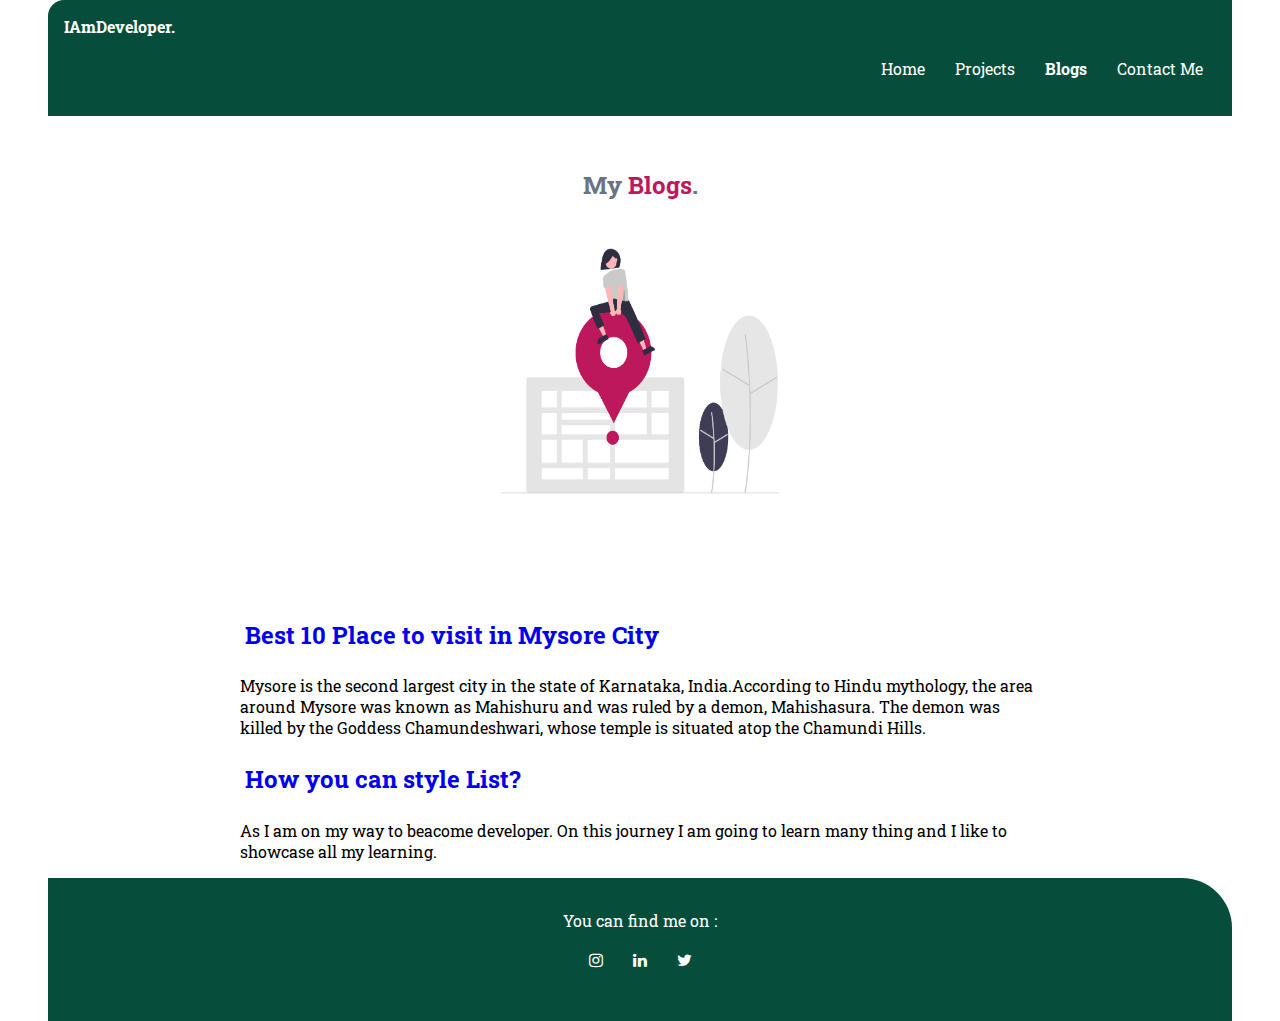
==== blogs.html @ adf1f463 "Feat:added blogs" ====
<!DOCTYPE html>
<html lang="en">
<head>
    <meta charset="UTF-8">
    <meta http-equiv="X-UA-Compatible" content="IE=edge">
    <meta name="viewport" content="width=device-width, initial-scale=1.0">
    <title>Blogs</title>
    <link rel="stylesheet" href="CSS/style.css">
  <link rel="stylesheet" href="https://cdnjs.cloudflare.com/ajax/libs/font-awesome/4.7.0/css/font-awesome.min.css">
</head>
<body>
    <nav class="navigation container">
        <div class="nav-brand">IAmDeveloper.</div>
        <ul class="non-bullets list-inline nav-pills">
          <li><a href="/" class="link">Home</a></li>
          <li><a href="/projects.html" target="_blank" class="link">Projects</a></li>
          <li><a href="/blogs.html" target="_blank" class="link active">Blogs</a></li>
          <li><a href="#footer"  class="link">Contact Me</a></li>
    
        </ul>
      </nav>
      <header class="hero">
        <h2 class="hero-heading">My <span span class="heading-inside">Blogs</span>.
        </h2>
        <img
          class="hero-image"
          src="/images/blogs-header-image.png"
        />
        <h2 class="hero-heading">
        </h2>
      </header>
      <article>
        <div class="container-center container">
          <h2><a href="/Blogs/mysoreblog.html" target="_blank" class="link">Best 10 Place to visit in Mysore City</a></h2>
          <p>Mysore is the second largest city in the state of Karnataka, India.According to Hindu mythology, the area around Mysore was known as Mahishuru and was ruled by a demon, Mahishasura. The demon was killed by the Goddess Chamundeshwari, whose temple is situated atop the Chamundi Hills.</p>
        </div>
      </article>
      <article>
        <div class="container-center container">
          <h2><a href="/" target="_blank" class="link">How you can style List?</a></h2>
          <p>As I am on my way to beacome developer. On this journey I am going to learn many thing and I like to showcase all my learning.
          </p>
        </div>
      </article>
      <footer class="footer" id="footer">
        <div class="footer-header">
          You can find me on :
        </div>
        <ul class="social-links non-bullets list-inline">
          <li>
              <a href="https://www.instagram.com/steppingbeyond_/" target="_blank" class="link fa fa-instagram"></a>
          </li>
          <li>
              <a href="https://www.linkedin.com/in/kirti2714/" target="_blank" class="link fa fa-linkedin"></a>
          </li>
          <li>
              <a href="https://twitter.com/KirtiSi70062355" target="_blank" class="link fa fa-twitter"></a>
          </li>
        </ul>
      </footer>
</body>
</html>
---- CSS/style.css ----
@import url('https://fonts.googleapis.com/css2?family=Roboto+Slab:wght@300&display=swap');

:root {
    /* --primary-color: #76BA99; */
    --primary-color: #064e3b; 
    --header-heading: #6b7280;
    --section-light:#ecfdf5;
    --section-dark: #dcfce7;
    /* --span-text-color:#fed7aa; */
    --span-text-color:#be185d;
}

/* * {
    box-sizing: border-box;
} */

body {
    font-family: 'Roboto Slab', sans-serif;
    margin: 0px 3rem;
}

/* containers */
.container {
    padding: 0 10px;
    /* max-width:100px */

}

.container-center {
    max-width: 800px;
    /* max-height: 500px; */
    /* width: 500px; width overrides max-width property*/
    width: 100%;
    margin: auto;
    /* Margin: top left bottpm right */
}

/* links */
.link {
    display: inline-block;
    border-radius: 50px;
    padding: 5px;
    text-decoration: none;
}

.primary-link {
    max-width: 140px;
    min-width: 120px;
    padding: 0.6rem 1.2rem;
    background-color: var(--primary-color);
    color: #fff;
    border-radius: 2rem;
    border: 1px solid var(--primary-color);
}
.secondary-link {
    /* max-width: 140px;
    color: var(--primary-color);
    border: 1px solid var(--primary-color) */
    max-width: 140px;
    padding: 0.6rem 1.2rem;
    border-radius: 2rem;
    border: 1px solid var(--primary-color);
    color: var(--primary-color);
}

hr {
    margin: 1em 0em;
}
/* list */
.non-bullets {
    list-style: none;
}

.list-inline li {
    display: inline;
    padding: 0rem 0.5rem;
}

/* navigation */
.navigation {
    background-color: var(--primary-color);
    padding: 1rem;
    border-top: 50px;
    border-top-left-radius: 1rem;
}

.nav-brand {
    font-weight: bolder;
    color: white;
}

.navigation .nav-pills {
    text-align: right;
}
.navigation .link{
    color: white;
}

.navigation .active {
    font-weight: bold;
}

/* heading */
.hero {
    padding: 2rem;
}

.hero-image {
    width: 350px;
    height: 300px;
    display: block;
    margin: auto;
}

.hero-heading {
    padding-top: 1px;
    color: var(--header-heading);
    /* max-width: 350px;
    margin: auto; */
    text-align: center;

}

.heading-inside {
    color: var(--span-text-color);
    /* text-decoration: underline; */
}
/* sections */
.section{
    min-height: 200px;
    padding: 2rem;
    margin: 2rem 0;
    border-radius: 1rem;
    border-color: var(--primary-color);
    text-align: center;
}

.lightsection {
    background-color: var(--section-light);
    border: 1px solid var(--primary-color);
    border-radius: 50px;
}

.darksection {
    background-color: var(--section-dark);
    border: 1px solid var(--primary-color);
    border-radius: 50px;
}

.footer{
    background-color: var(--primary-color);
    padding: 2rem 1rem;
    text-align: center;
    color: white;
    border-top-right-radius: 50px;
}

.footer .link{
    color: white;
}

.footer ul{
    padding-inline-start: 0px;
}

/* 
.wrapper{
    background-color: red;
    width: 300px;
    height: 300px;

}
.box{
    box-sizing: border-box;
    background-color: #fcd34d;
    width:inherit;
    height: inherit;
    margin: 10px;
    padding:10px;
    border: 5px solid black;
} */
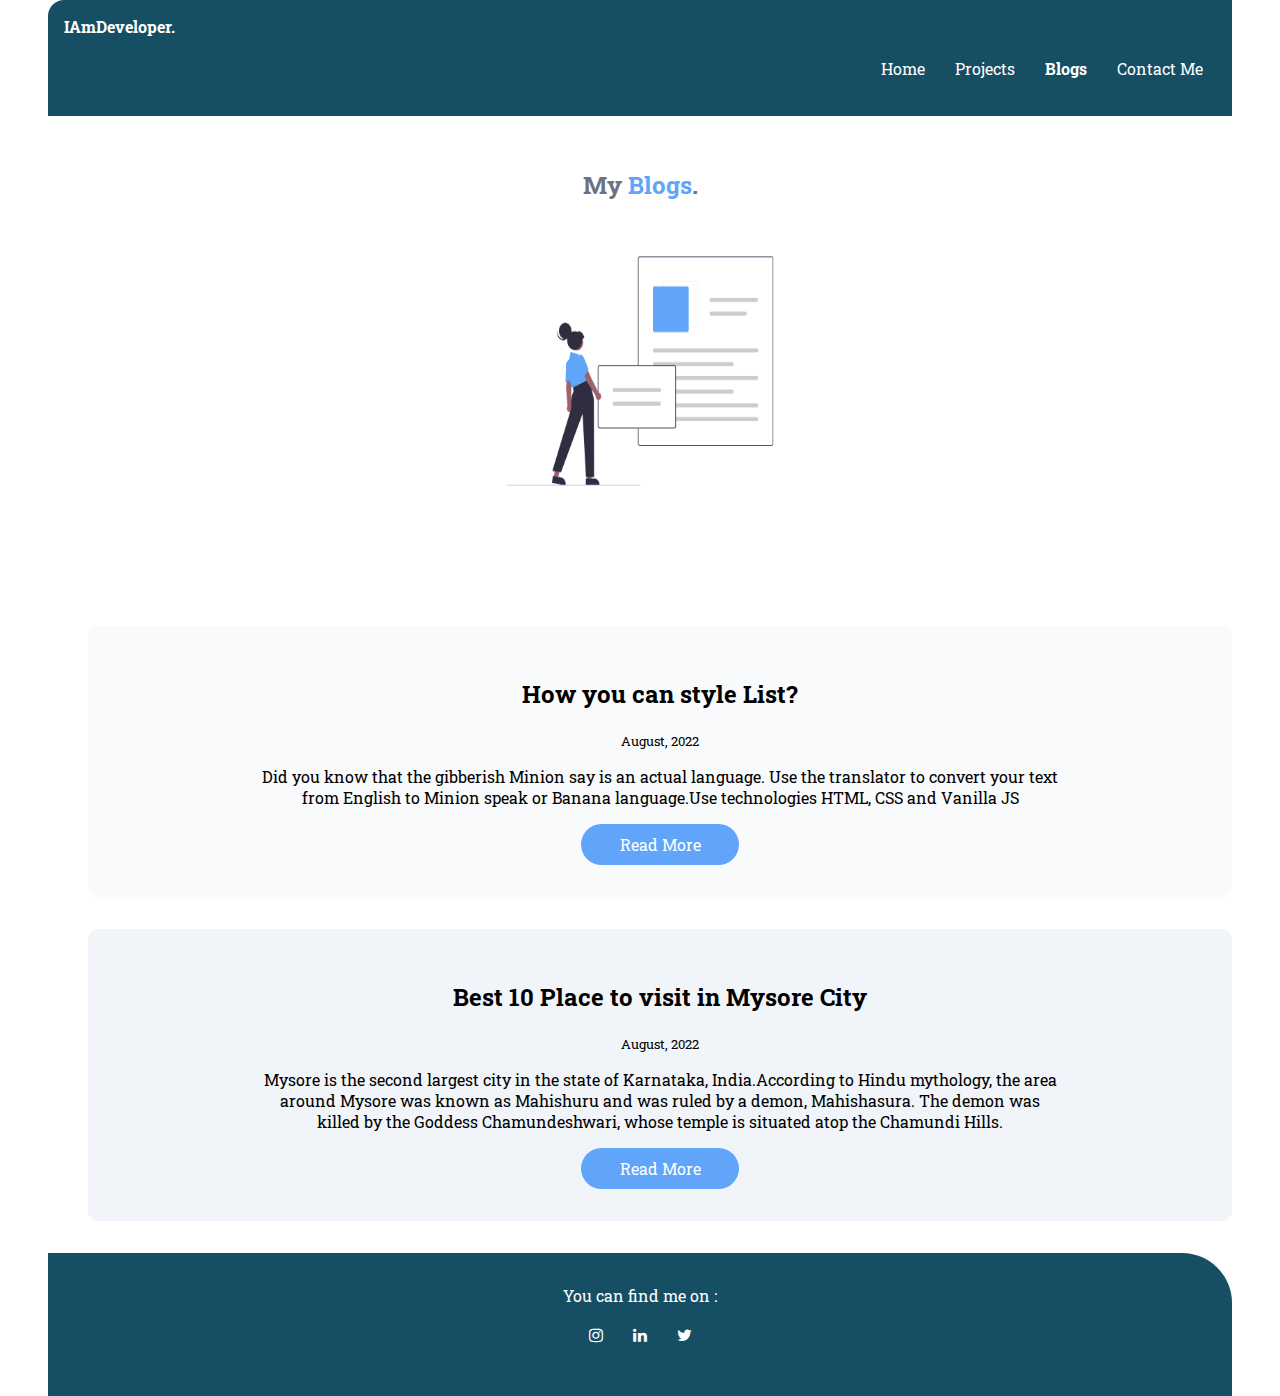
==== commit 565fc164: "updated primary and seondary color" ====
--- a/blogs.html
+++ b/blogs.html
@@ -28,20 +28,30 @@
         />
         <h2 class="hero-heading">
         </h2>
-      </header>
-      <article>
-        <div class="container-center container">
-          <h2><a href="/Blogs/mysoreblog.html" target="_blank" class="link">Best 10 Place to visit in Mysore City</a></h2>
-          <p>Mysore is the second largest city in the state of Karnataka, India.According to Hindu mythology, the area around Mysore was known as Mahishuru and was ruled by a demon, Mahishasura. The demon was killed by the Goddess Chamundeshwari, whose temple is situated atop the Chamundi Hills.</p>
-        </div>
-      </article>
-      <article>
-        <div class="container-center container">
-          <h2><a href="/" target="_blank" class="link">How you can style List?</a></h2>
-          <p>As I am on my way to beacome developer. On this journey I am going to learn many thing and I like to showcase all my learning.
-          </p>
-        </div>
-      </article>
+      </header> 
+      <ol class="non-bullets">
+        <li>
+          <section class="lightsection section">
+              <div class="container-center container">
+                <h2>How you can style List?</h2>
+                <small>August, 2022</small>
+                <p>Did you know that the gibberish Minion say is an actual language. Use the translator to convert your text from English to Minion speak or Banana language.Use technologies HTML, CSS and Vanilla JS</p>
+                <a href="#" target="_blank" class="link primary-link">Read More</a>
+              </div>
+            </section>
+      </li>
+        <li>
+          <section class="darksection section">
+              <div class="container-center container">
+                <h2>Best 10 Place to visit in Mysore City</h2>
+                <small>August, 2022</small>
+                <p>Mysore is the second largest city in the state of Karnataka, India.According to Hindu mythology, the area around Mysore was known as Mahishuru and was ruled by a demon, Mahishasura. The demon was killed by the Goddess Chamundeshwari, whose temple is situated atop the Chamundi Hills.</p>                
+                <a href="#" target="_blank" class="link primary-link">Read More</a>
+      
+              </div>
+            </section>
+      </li>
+      </ol>
       <footer class="footer" id="footer">
         <div class="footer-header">
           You can find me on :
--- a/CSS/style.css
+++ b/CSS/style.css
@@ -2,12 +2,13 @@
 
 :root {
     /* --primary-color: #76BA99; */
-    --primary-color: #064e3b; 
+    --primary-color: #164e63; 
     --header-heading: #6b7280;
-    --section-light:#ecfdf5;
-    --section-dark: #dcfce7;
+    --section-dark:#f1f5f9;
+    --section-light: #f8fafc;
     /* --span-text-color:#fed7aa; */
-    --span-text-color:#be185d;
+    --span-text-color:
+    #60a5fa;
 }
 
 /* * {
@@ -47,10 +48,9 @@
     max-width: 140px;
     min-width: 120px;
     padding: 0.6rem 1.2rem;
-    background-color: var(--primary-color);
+    background-color: var(--span-text-color);
     color: #fff;
     border-radius: 2rem;
-    border: 1px solid var(--primary-color);
 }
 .secondary-link {
     /* max-width: 140px;
@@ -59,7 +59,7 @@
     max-width: 140px;
     padding: 0.6rem 1.2rem;
     border-radius: 2rem;
-    border: 1px solid var(--primary-color);
+    border: 1px solid var(--span-text-color);
     color: var(--primary-color);
 }
 
@@ -137,14 +137,14 @@
 
 .lightsection {
     background-color: var(--section-light);
-    border: 1px solid var(--primary-color);
-    border-radius: 50px;
+    /* border: 1px solid var(--primary-color); */
+    border-radius: 10px;
 }
 
 .darksection {
     background-color: var(--section-dark);
-    border: 1px solid var(--primary-color);
-    border-radius: 50px;
+    /* border: 1px solid var(--primary-color); */
+    border-radius: 10px;
 }
 
 .footer{
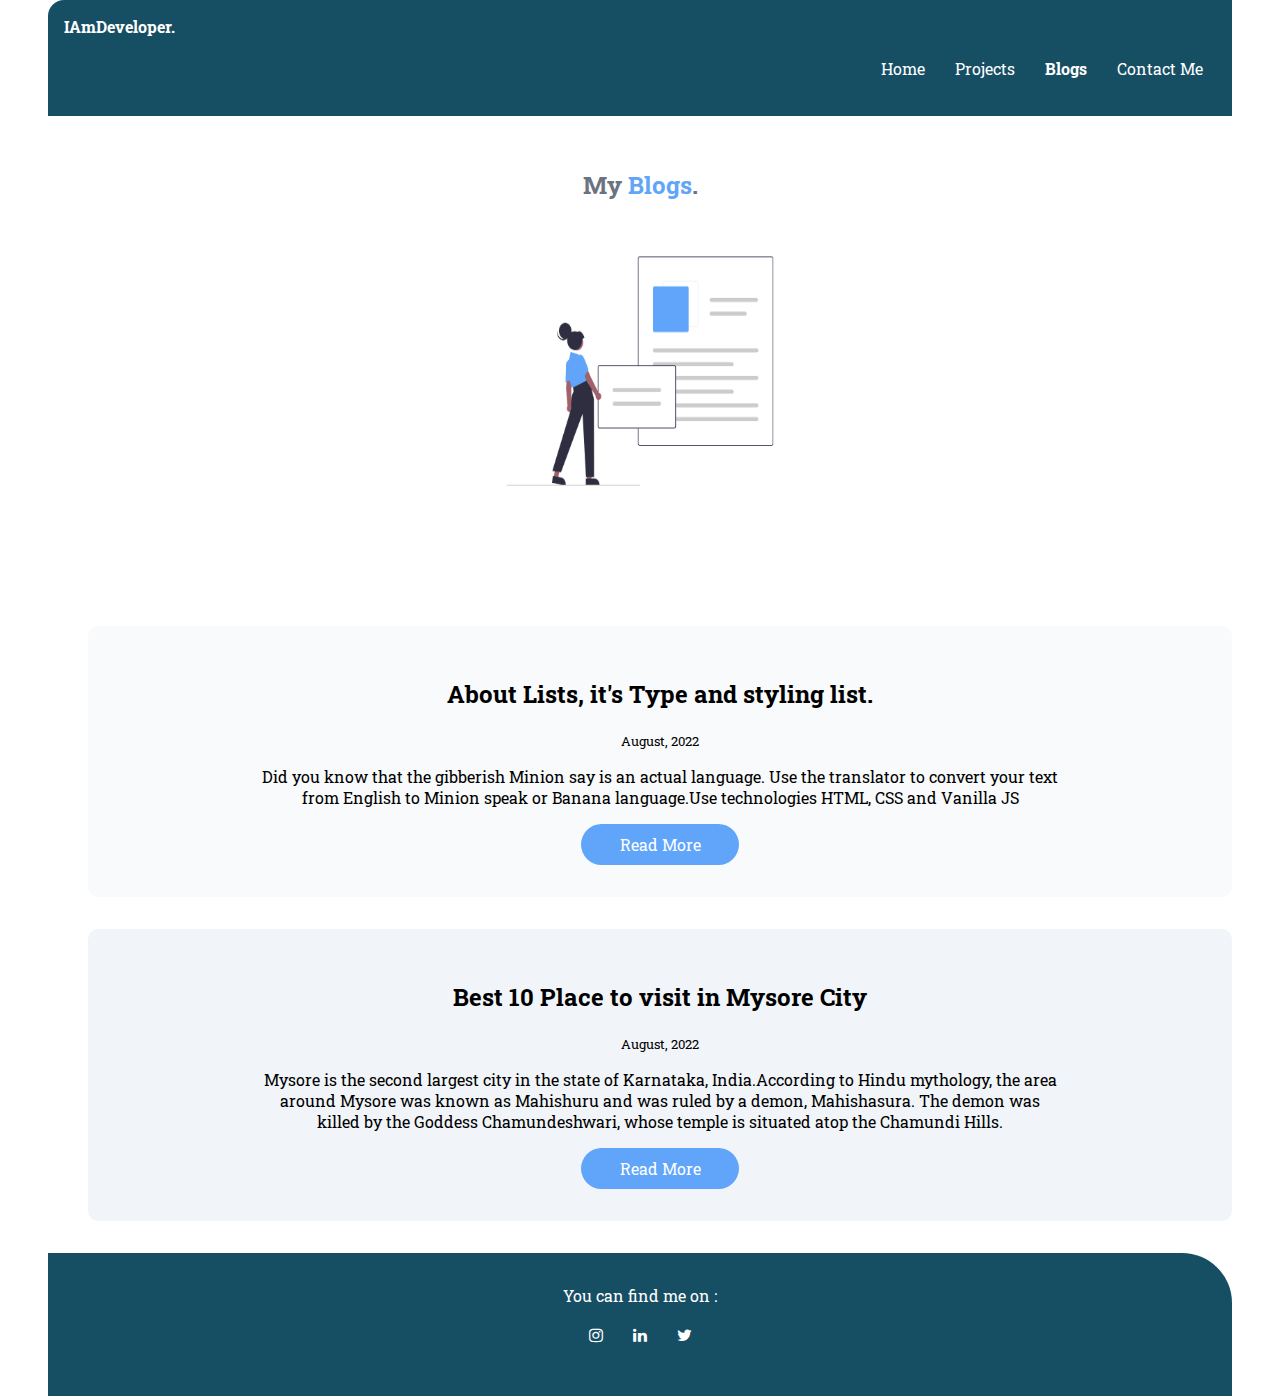
==== commit 492ea738: "added list blog file" ====
--- a/blogs.html
+++ b/blogs.html
@@ -33,10 +33,10 @@
         <li>
           <section class="lightsection section">
               <div class="container-center container">
-                <h2>How you can style List?</h2>
+                <h2>About Lists, it's Type and styling list.</h2>
                 <small>August, 2022</small>
                 <p>Did you know that the gibberish Minion say is an actual language. Use the translator to convert your text from English to Minion speak or Banana language.Use technologies HTML, CSS and Vanilla JS</p>
-                <a href="#" target="_blank" class="link primary-link">Read More</a>
+                <a href="/Blogs/listblog.html" target="_blank" class="link primary-link">Read More</a>
               </div>
             </section>
       </li>
@@ -46,7 +46,7 @@
                 <h2>Best 10 Place to visit in Mysore City</h2>
                 <small>August, 2022</small>
                 <p>Mysore is the second largest city in the state of Karnataka, India.According to Hindu mythology, the area around Mysore was known as Mahishuru and was ruled by a demon, Mahishasura. The demon was killed by the Goddess Chamundeshwari, whose temple is situated atop the Chamundi Hills.</p>                
-                <a href="#" target="_blank" class="link primary-link">Read More</a>
+                <a href="/Blogs/mysoreblog.html" target="_blank" class="link primary-link">Read More</a>
       
               </div>
             </section>
--- a/CSS/style.css
+++ b/CSS/style.css
@@ -163,6 +163,13 @@
     padding-inline-start: 0px;
 }
 
+.list-images{
+    width: 500px;
+    height: 200px;
+    display: block;
+    margin: auto;
+
+}
 /* 
 .wrapper{
     background-color: red;
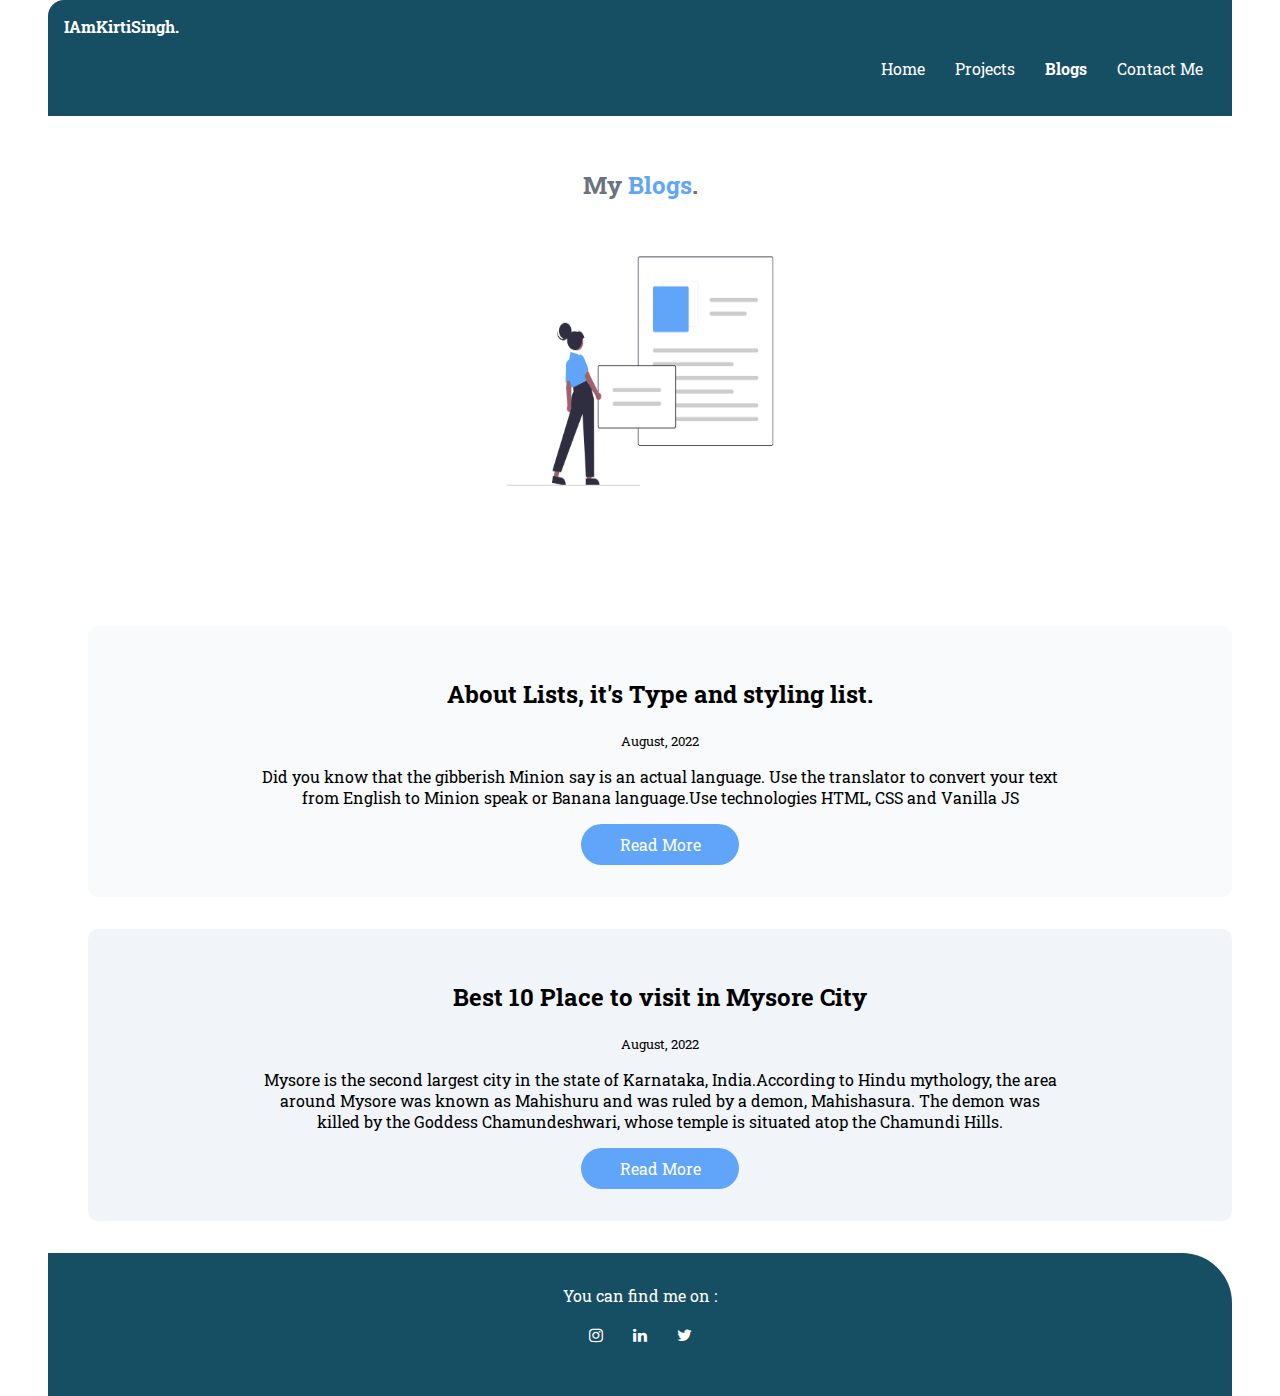
==== commit f48c297c: "updated the heading" ====
--- a/blogs.html
+++ b/blogs.html
@@ -10,7 +10,7 @@
 </head>
 <body>
     <nav class="navigation container">
-        <div class="nav-brand">IAmDeveloper.</div>
+        <div class="nav-brand">IAmKirtiSingh.</div>
         <ul class="non-bullets list-inline nav-pills">
           <li><a href="/" class="link">Home</a></li>
           <li><a href="/projects.html" target="_blank" class="link">Projects</a></li>
--- a/CSS/style.css
+++ b/CSS/style.css
@@ -185,4 +185,20 @@
     margin: 10px;
     padding:10px;
     border: 5px solid black;
-} */+} */
+
+/* Syntax for List Property */
+ul { list-style: list-style-type list-style-position list-style-image }
+/* Example for style */
+ul { list-style: square outside none; }
+
+.sub-heading{
+    text-align: center;
+}
+
+.message{
+    margin: 1rem auto;
+
+}
+
+
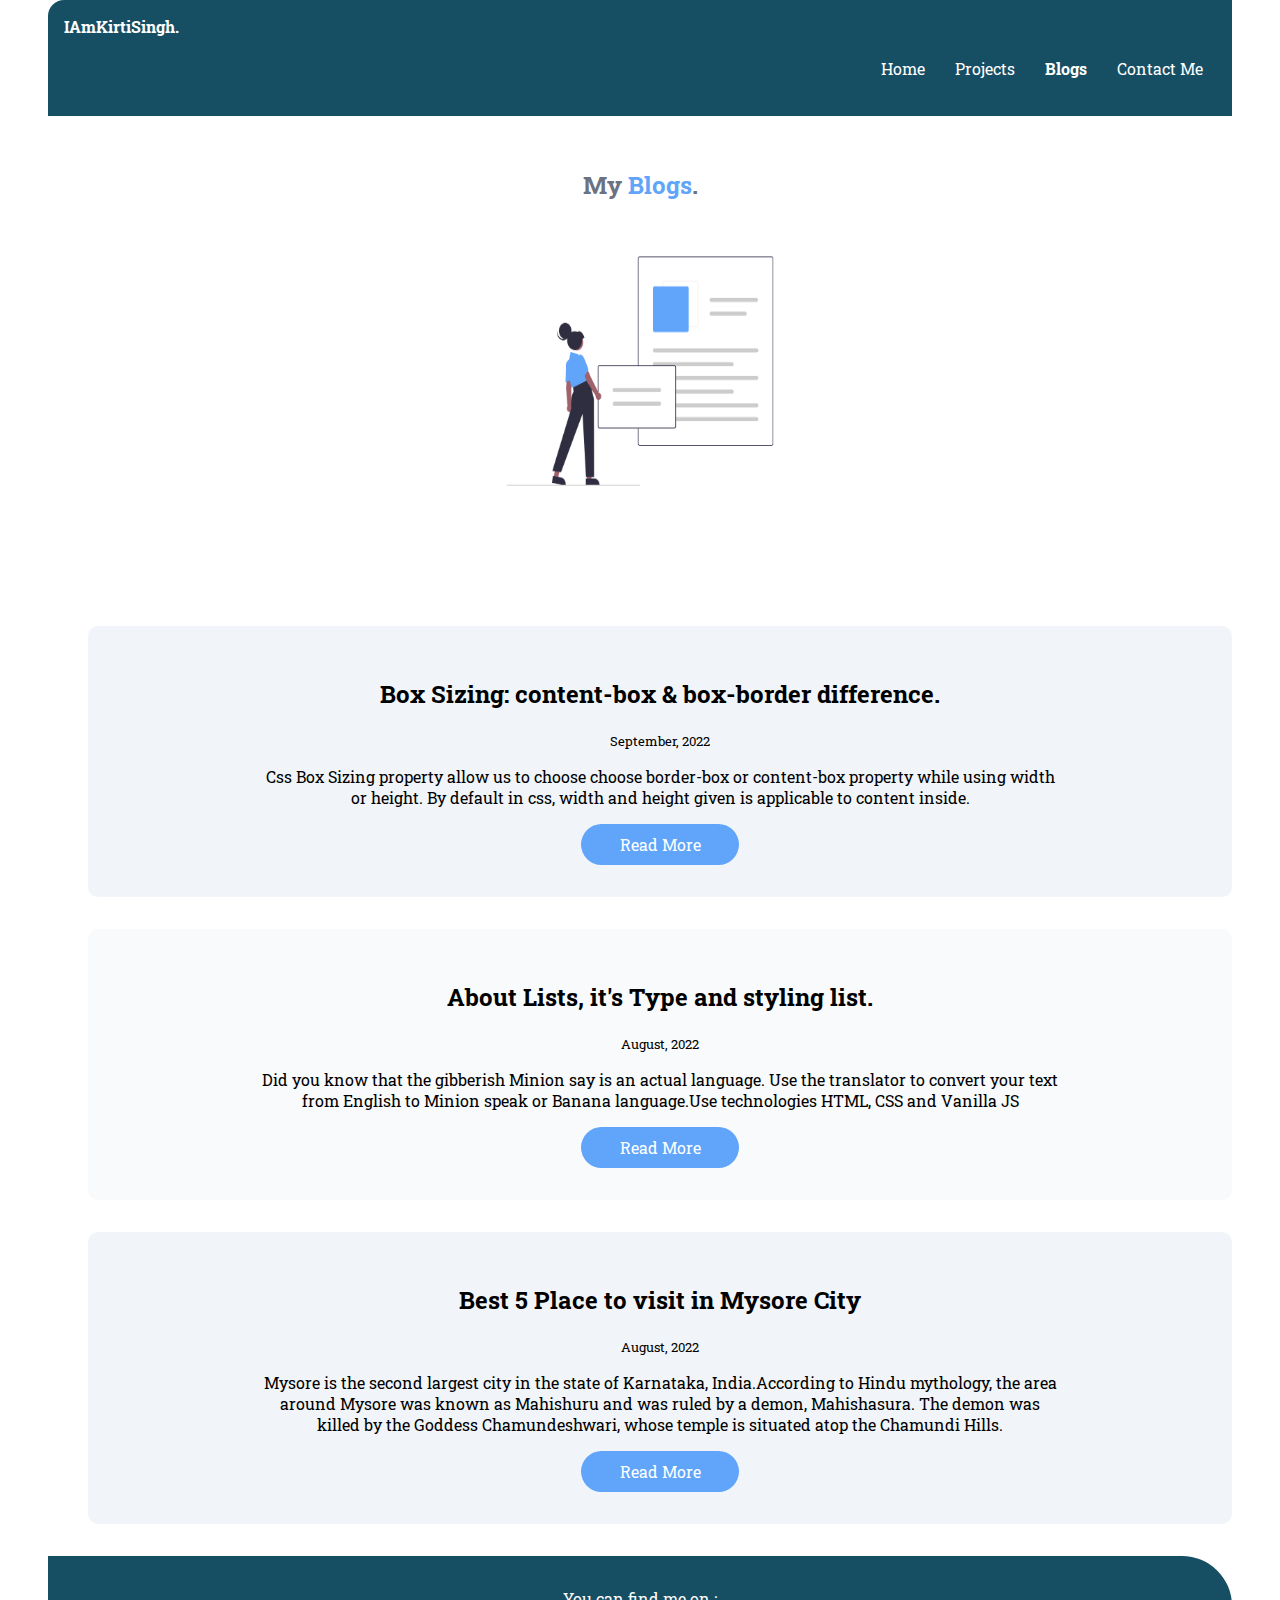
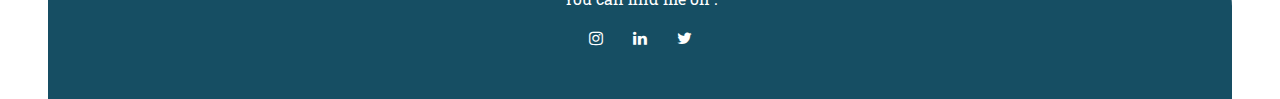
==== commit b9ad5931: "added box sizing property blog" ====
--- a/blogs.html
+++ b/blogs.html
@@ -31,6 +31,17 @@
       </header> 
       <ol class="non-bullets">
         <li>
+          <section class="darksection section">
+              <div class="container-center container">
+                <h2>Box Sizing: content-box & box-border difference.</h2>
+                <small>September, 2022</small>
+                <p>Css Box Sizing property allow us to choose choose border-box or content-box property while using width or height. By default in css, width and height given is applicable to content inside.</p>                
+                <a href="/Blogs/boxSizingProperty.html" target="_blank" class="link primary-link">Read More</a>
+      
+              </div>
+            </section>
+      </li>
+        <li>
           <section class="lightsection section">
               <div class="container-center container">
                 <h2>About Lists, it's Type and styling list.</h2>
@@ -43,7 +54,7 @@
         <li>
           <section class="darksection section">
               <div class="container-center container">
-                <h2>Best 10 Place to visit in Mysore City</h2>
+                <h2>Best 5 Place to visit in Mysore City</h2>
                 <small>August, 2022</small>
                 <p>Mysore is the second largest city in the state of Karnataka, India.According to Hindu mythology, the area around Mysore was known as Mahishuru and was ruled by a demon, Mahishasura. The demon was killed by the Goddess Chamundeshwari, whose temple is situated atop the Chamundi Hills.</p>                
                 <a href="/Blogs/mysoreblog.html" target="_blank" class="link primary-link">Read More</a>
--- a/CSS/style.css
+++ b/CSS/style.css
@@ -11,9 +11,7 @@
     #60a5fa;
 }
 
-/* * {
-    box-sizing: border-box;
-} */
+
 
 body {
     font-family: 'Roboto Slab', sans-serif;
@@ -115,15 +113,10 @@
 .hero-heading {
     padding-top: 1px;
     color: var(--header-heading);
-    /* max-width: 350px;
-    margin: auto; */
-    text-align: center;
-
-}
-
+    text-align: center;
+}
 .heading-inside {
     color: var(--span-text-color);
-    /* text-decoration: underline; */
 }
 /* sections */
 .section{
@@ -137,13 +130,11 @@
 
 .lightsection {
     background-color: var(--section-light);
-    /* border: 1px solid var(--primary-color); */
     border-radius: 10px;
 }
 
 .darksection {
     background-color: var(--section-dark);
-    /* border: 1px solid var(--primary-color); */
     border-radius: 10px;
 }
 
@@ -170,27 +161,6 @@
     margin: auto;
 
 }
-/* 
-.wrapper{
-    background-color: red;
-    width: 300px;
-    height: 300px;
-
-}
-.box{
-    box-sizing: border-box;
-    background-color: #fcd34d;
-    width:inherit;
-    height: inherit;
-    margin: 10px;
-    padding:10px;
-    border: 5px solid black;
-} */
-
-/* Syntax for List Property */
-ul { list-style: list-style-type list-style-position list-style-image }
-/* Example for style */
-ul { list-style: square outside none; }
 
 .sub-heading{
     text-align: center;
@@ -201,4 +171,80 @@
 
 }
 
-
+.heading-mysore-blog{
+    text-align: center;
+}
+
+.mysoreblog-article{
+    text-align: center;
+}
+
+.mysore-blog-img, .box-image{
+    
+    border: 2px solid black;
+}
+
+.content-box{
+    
+    margin:auto;
+    height: 300px;
+    width: 600px;
+    border: 2px solid black;
+}
+
+.inside-div-without-padding{
+    box-sizing: content-box;
+    width: 100%;
+    background-color: orange;
+    text-align: center;
+    border: 2px solid black;
+}
+.inside-div{
+    box-sizing: content-box;
+    width: 100%;
+    background-color: orange;
+    text-align: center;
+    border: 2px solid black;
+    padding: 10px;
+}
+
+
+.box-border{
+    margin:auto;
+    height: 300px;
+    width: 50%;
+    border: 2px solid black;
+}
+
+.bb-without-padding{
+    box-sizing: border-box;
+    width: 100%;
+    background-color: orange;
+    text-align: center;
+    border: 2px solid black;
+}
+
+.box-border{
+    height: 300px;
+    width: 50%;
+    border: 2px solid black;
+}
+.bb-with-padding{
+    box-sizing: border-box;
+    width: 100%;
+    background-color: orange;
+    text-align: center;
+    border: 2px solid black;
+    padding: 10px;
+}
+
+.content-article{
+    margin: 5px;
+text-align: center;
+}
+.boxboder-article{
+    text-align: center;
+    margin: 5px;
+}
+
+
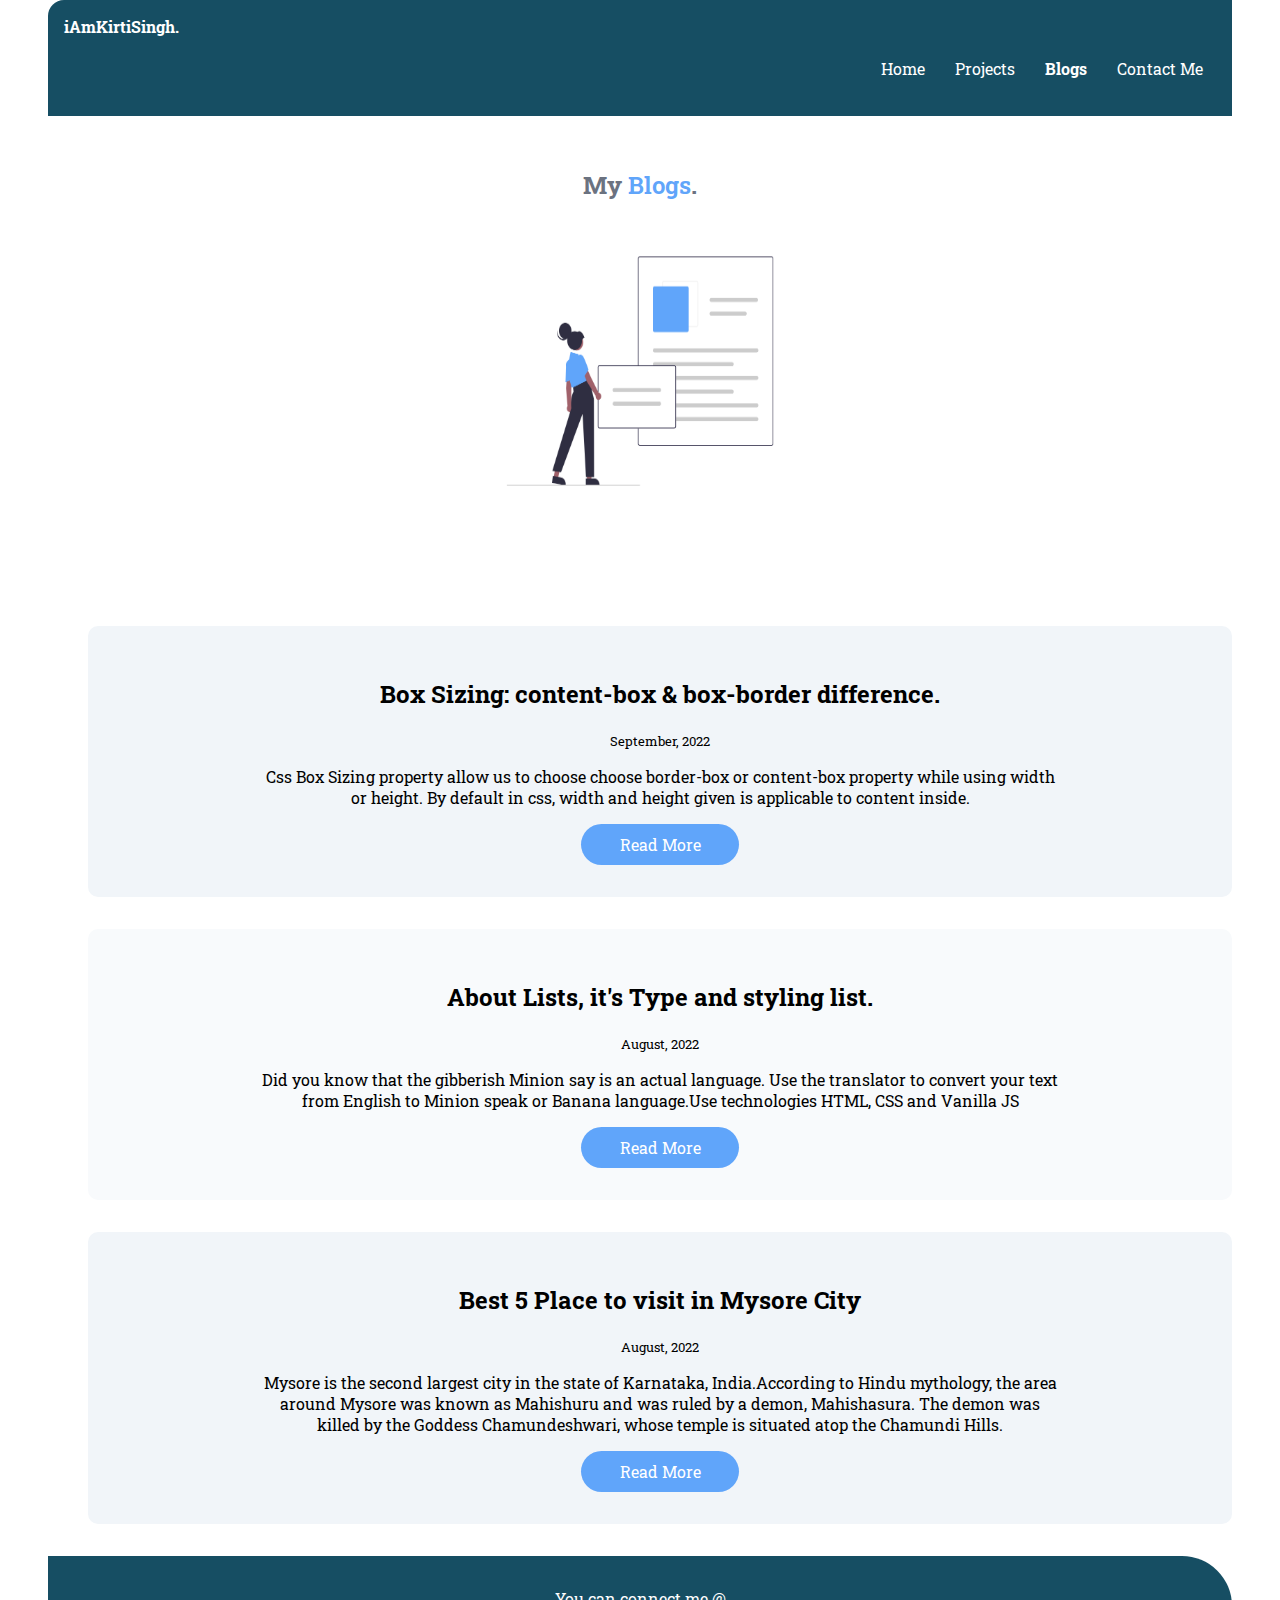
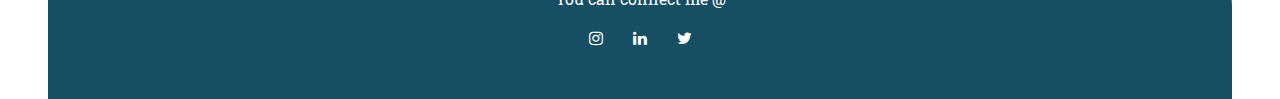
==== commit 90069cec: "updated CSS" ====
--- a/blogs.html
+++ b/blogs.html
@@ -10,7 +10,7 @@
 </head>
 <body>
     <nav class="navigation container">
-        <div class="nav-brand">IAmKirtiSingh.</div>
+        <div class="nav-brand">iAmKirtiSingh.</div>
         <ul class="non-bullets list-inline nav-pills">
           <li><a href="/" class="link">Home</a></li>
           <li><a href="/projects.html" target="_blank" class="link">Projects</a></li>
@@ -65,7 +65,7 @@
       </ol>
       <footer class="footer" id="footer">
         <div class="footer-header">
-          You can find me on :
+          You can connect me @
         </div>
         <ul class="social-links non-bullets list-inline">
           <li>
--- a/CSS/style.css
+++ b/CSS/style.css
@@ -2,13 +2,13 @@
 
 :root {
     /* --primary-color: #76BA99; */
-    --primary-color: #164e63; 
+    --primary-color: #164e63;
     --header-heading: #6b7280;
-    --section-dark:#f1f5f9;
+    --section-dark: #f1f5f9;
     --section-light: #f8fafc;
     /* --span-text-color:#fed7aa; */
     --span-text-color:
-    #60a5fa;
+        #60a5fa;
 }
 
 
@@ -50,6 +50,7 @@
     color: #fff;
     border-radius: 2rem;
 }
+
 .secondary-link {
     /* max-width: 140px;
     color: var(--primary-color);
@@ -64,6 +65,7 @@
 hr {
     margin: 1em 0em;
 }
+
 /* list */
 .non-bullets {
     list-style: none;
@@ -90,7 +92,8 @@
 .navigation .nav-pills {
     text-align: right;
 }
-.navigation .link{
+
+.navigation .link {
     color: white;
 }
 
@@ -115,11 +118,14 @@
     color: var(--header-heading);
     text-align: center;
 }
+
 .heading-inside {
     color: var(--span-text-color);
-}
+    font-weight: 600;
+}
+
 /* sections */
-.section{
+.section {
     min-height: 200px;
     padding: 2rem;
     margin: 2rem 0;
@@ -138,7 +144,7 @@
     border-radius: 10px;
 }
 
-.footer{
+.footer {
     background-color: var(--primary-color);
     padding: 2rem 1rem;
     text-align: center;
@@ -146,15 +152,15 @@
     border-top-right-radius: 50px;
 }
 
-.footer .link{
-    color: white;
-}
-
-.footer ul{
+.footer .link {
+    color: white;
+}
+
+.footer ul {
     padding-inline-start: 0px;
 }
 
-.list-images{
+.list-images {
     width: 500px;
     height: 200px;
     display: block;
@@ -162,44 +168,47 @@
 
 }
 
-.sub-heading{
-    text-align: center;
-}
-
-.message{
+.sub-heading {
+    text-align: center;
+}
+
+.message {
     margin: 1rem auto;
 
 }
 
-.heading-mysore-blog{
-    text-align: center;
-}
-
-.mysoreblog-article{
-    text-align: center;
-}
-
-.mysore-blog-img, .box-image{
-    
-    border: 2px solid black;
-}
-
-.content-box{
-    
-    margin:auto;
+.heading-mysore-blog {
+    text-align: center;
+}
+
+.mysoreblog-article {
+    text-align: center;
+}
+
+.mysore-blog-img{
+    width: 350px;
+    height: 350px;
+    border: 2px solid black;
+}
+
+
+.content-box {
+
+    margin: auto;
     height: 300px;
     width: 600px;
     border: 2px solid black;
 }
 
-.inside-div-without-padding{
+.inside-div-without-padding {
     box-sizing: content-box;
     width: 100%;
     background-color: orange;
     text-align: center;
     border: 2px solid black;
 }
-.inside-div{
+
+.inside-div {
     box-sizing: content-box;
     width: 100%;
     background-color: orange;
@@ -209,14 +218,14 @@
 }
 
 
-.box-border{
-    margin:auto;
+.box-border {
+    margin: auto;
     height: 300px;
     width: 50%;
     border: 2px solid black;
 }
 
-.bb-without-padding{
+.bb-without-padding {
     box-sizing: border-box;
     width: 100%;
     background-color: orange;
@@ -224,12 +233,13 @@
     border: 2px solid black;
 }
 
-.box-border{
+.box-border {
     height: 300px;
     width: 50%;
     border: 2px solid black;
 }
-.bb-with-padding{
+
+.bb-with-padding {
     box-sizing: border-box;
     width: 100%;
     background-color: orange;
@@ -238,13 +248,16 @@
     padding: 10px;
 }
 
-.content-article{
+.content-article {
     margin: 5px;
-text-align: center;
-}
-.boxboder-article{
+    text-align: center;
+}
+
+.boxboder-article {
     text-align: center;
     margin: 5px;
 }
 
-
+.skills {
+    padding-bottom: 0.5rem;
+}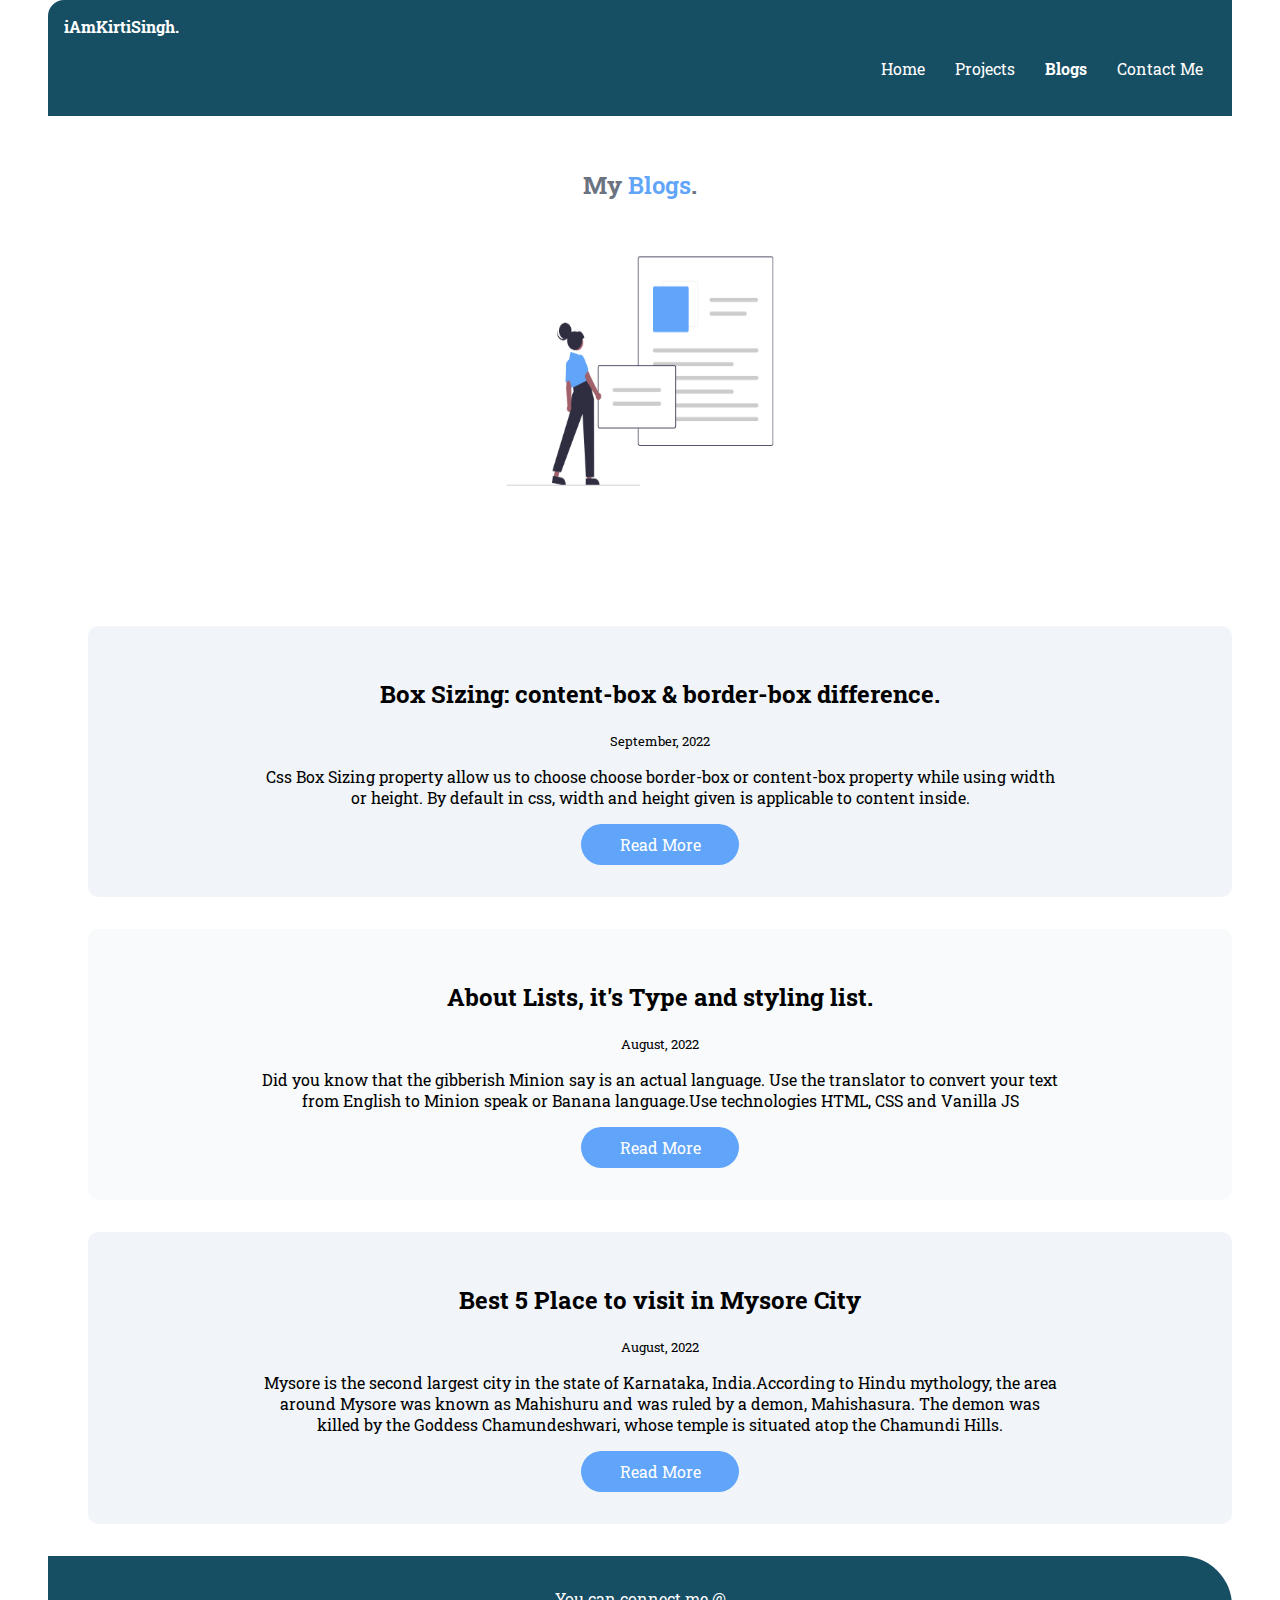
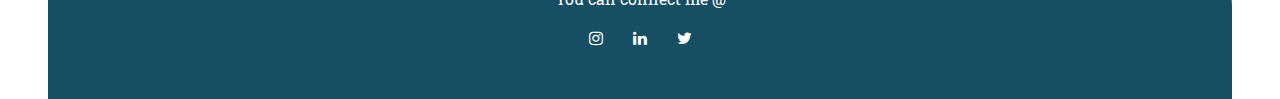
==== commit b589ee10: "spelling correction" ====
--- a/blogs.html
+++ b/blogs.html
@@ -33,7 +33,7 @@
         <li>
           <section class="darksection section">
               <div class="container-center container">
-                <h2>Box Sizing: content-box & box-border difference.</h2>
+                <h2>Box Sizing: content-box & border-box difference.</h2>
                 <small>September, 2022</small>
                 <p>Css Box Sizing property allow us to choose choose border-box or content-box property while using width or height. By default in css, width and height given is applicable to content inside.</p>                
                 <a href="/Blogs/boxSizingProperty.html" target="_blank" class="link primary-link">Read More</a>
--- a/CSS/style.css
+++ b/CSS/style.css
@@ -218,7 +218,7 @@
 }
 
 
-.box-border {
+.border-box {
     margin: auto;
     height: 300px;
     width: 50%;
@@ -230,12 +230,6 @@
     width: 100%;
     background-color: orange;
     text-align: center;
-    border: 2px solid black;
-}
-
-.box-border {
-    height: 300px;
-    width: 50%;
     border: 2px solid black;
 }
 
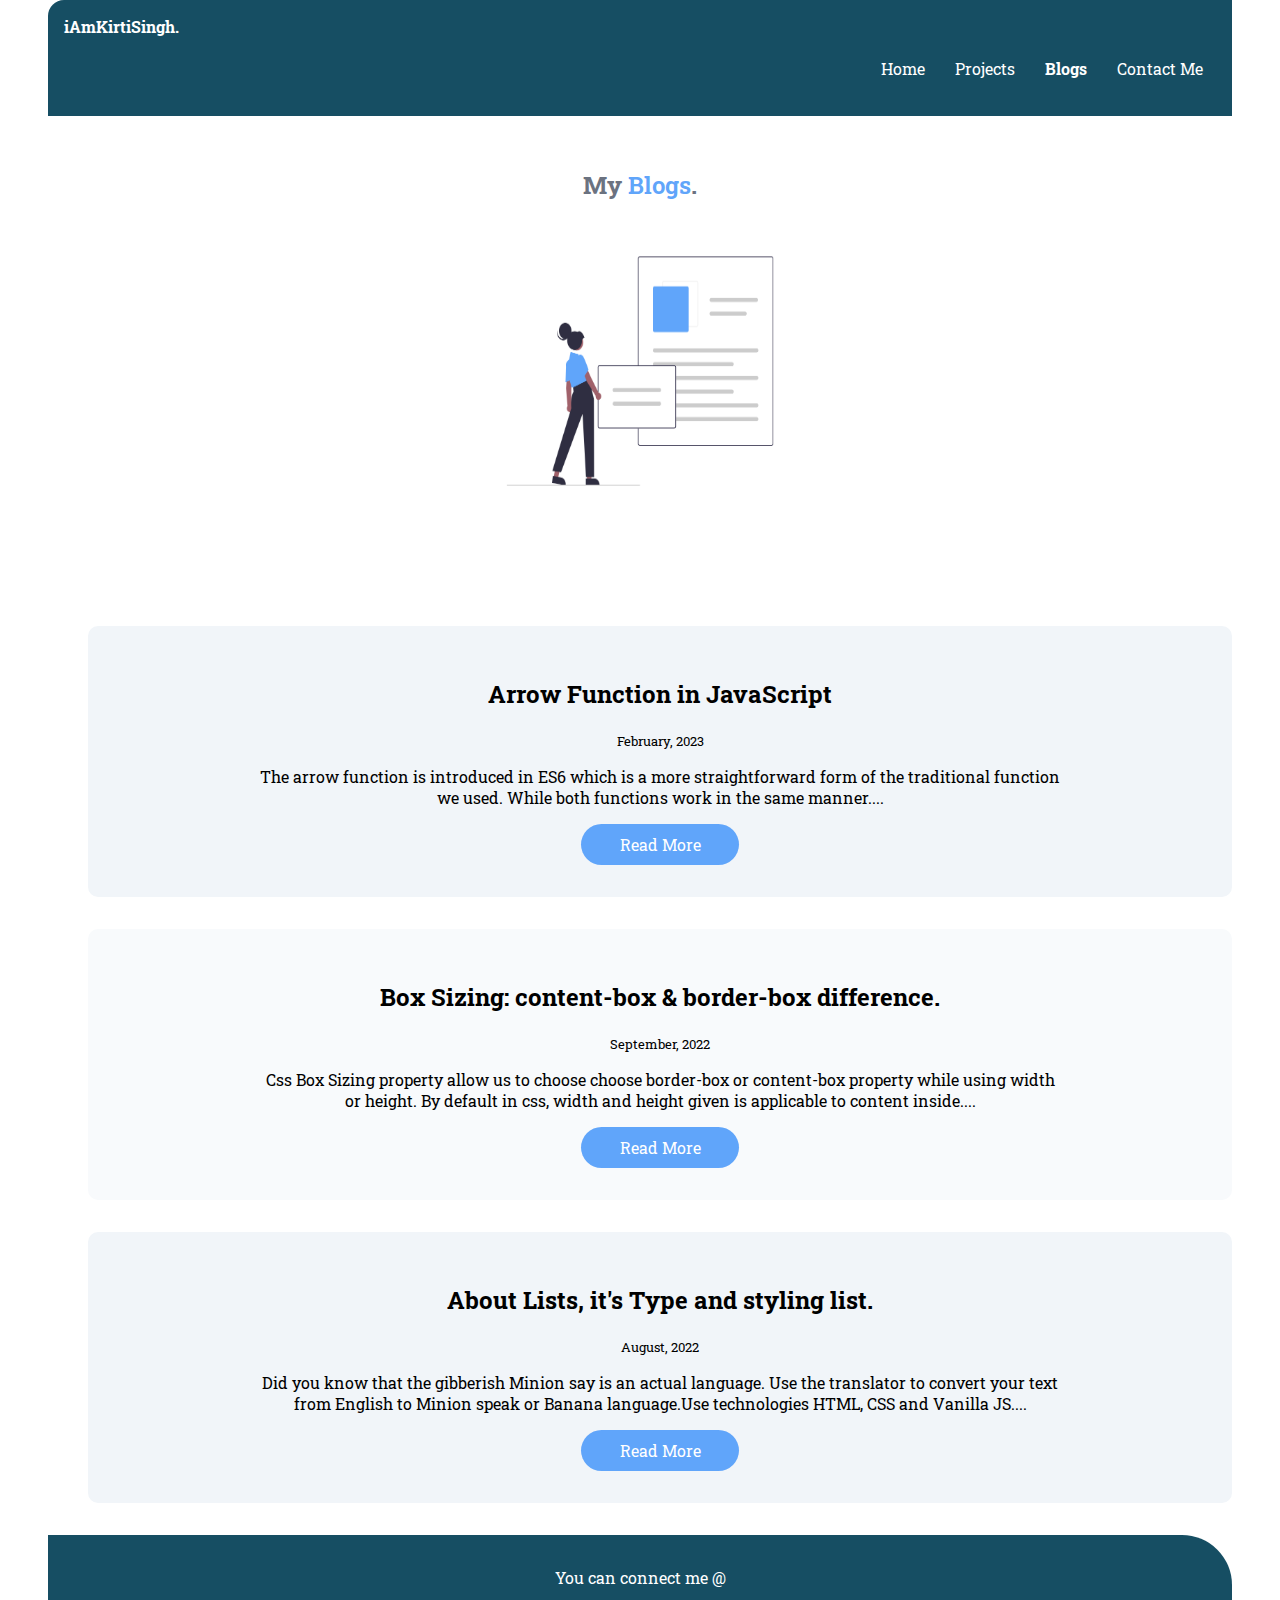
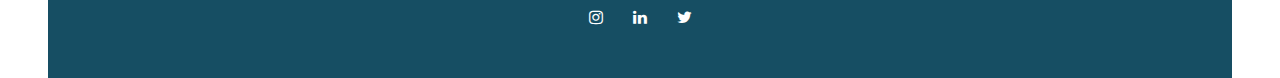
==== commit 8745becf: "feat: added a blog of arrow fun" ====
--- a/blogs.html
+++ b/blogs.html
@@ -33,25 +33,35 @@
         <li>
           <section class="darksection section">
               <div class="container-center container">
+                <h2>Arrow Function in JavaScript</h2>
+                <small>February, 2023</small>
+                <p>The arrow function is introduced in ES6 which is a more straightforward form of the traditional function we used. While both functions work in the same manner....</p>
+                <a href="https://kirti-singh.hashnode.dev/arrow-function-in-javascript" target="_blank" class="link primary-link">Read More</a>
+              </div>
+            </section>
+      </li>
+        <li>
+          <section class="lightsection section">
+              <div class="container-center container">
                 <h2>Box Sizing: content-box & border-box difference.</h2>
                 <small>September, 2022</small>
-                <p>Css Box Sizing property allow us to choose choose border-box or content-box property while using width or height. By default in css, width and height given is applicable to content inside.</p>                
+                <p>Css Box Sizing property allow us to choose choose border-box or content-box property while using width or height. By default in css, width and height given is applicable to content inside....</p>                
                 <a href="/Blogs/boxSizingProperty.html" target="_blank" class="link primary-link">Read More</a>
       
               </div>
             </section>
       </li>
         <li>
-          <section class="lightsection section">
+          <section class="darksection section">
               <div class="container-center container">
                 <h2>About Lists, it's Type and styling list.</h2>
                 <small>August, 2022</small>
-                <p>Did you know that the gibberish Minion say is an actual language. Use the translator to convert your text from English to Minion speak or Banana language.Use technologies HTML, CSS and Vanilla JS</p>
+                <p>Did you know that the gibberish Minion say is an actual language. Use the translator to convert your text from English to Minion speak or Banana language.Use technologies HTML, CSS and Vanilla JS....</p>
                 <a href="/Blogs/listblog.html" target="_blank" class="link primary-link">Read More</a>
               </div>
             </section>
       </li>
-        <li>
+        <!-- <li>
           <section class="darksection section">
               <div class="container-center container">
                 <h2>Best 5 Place to visit in Mysore City</h2>
@@ -61,7 +71,7 @@
       
               </div>
             </section>
-      </li>
+      </li> -->
       </ol>
       <footer class="footer" id="footer">
         <div class="footer-header">
